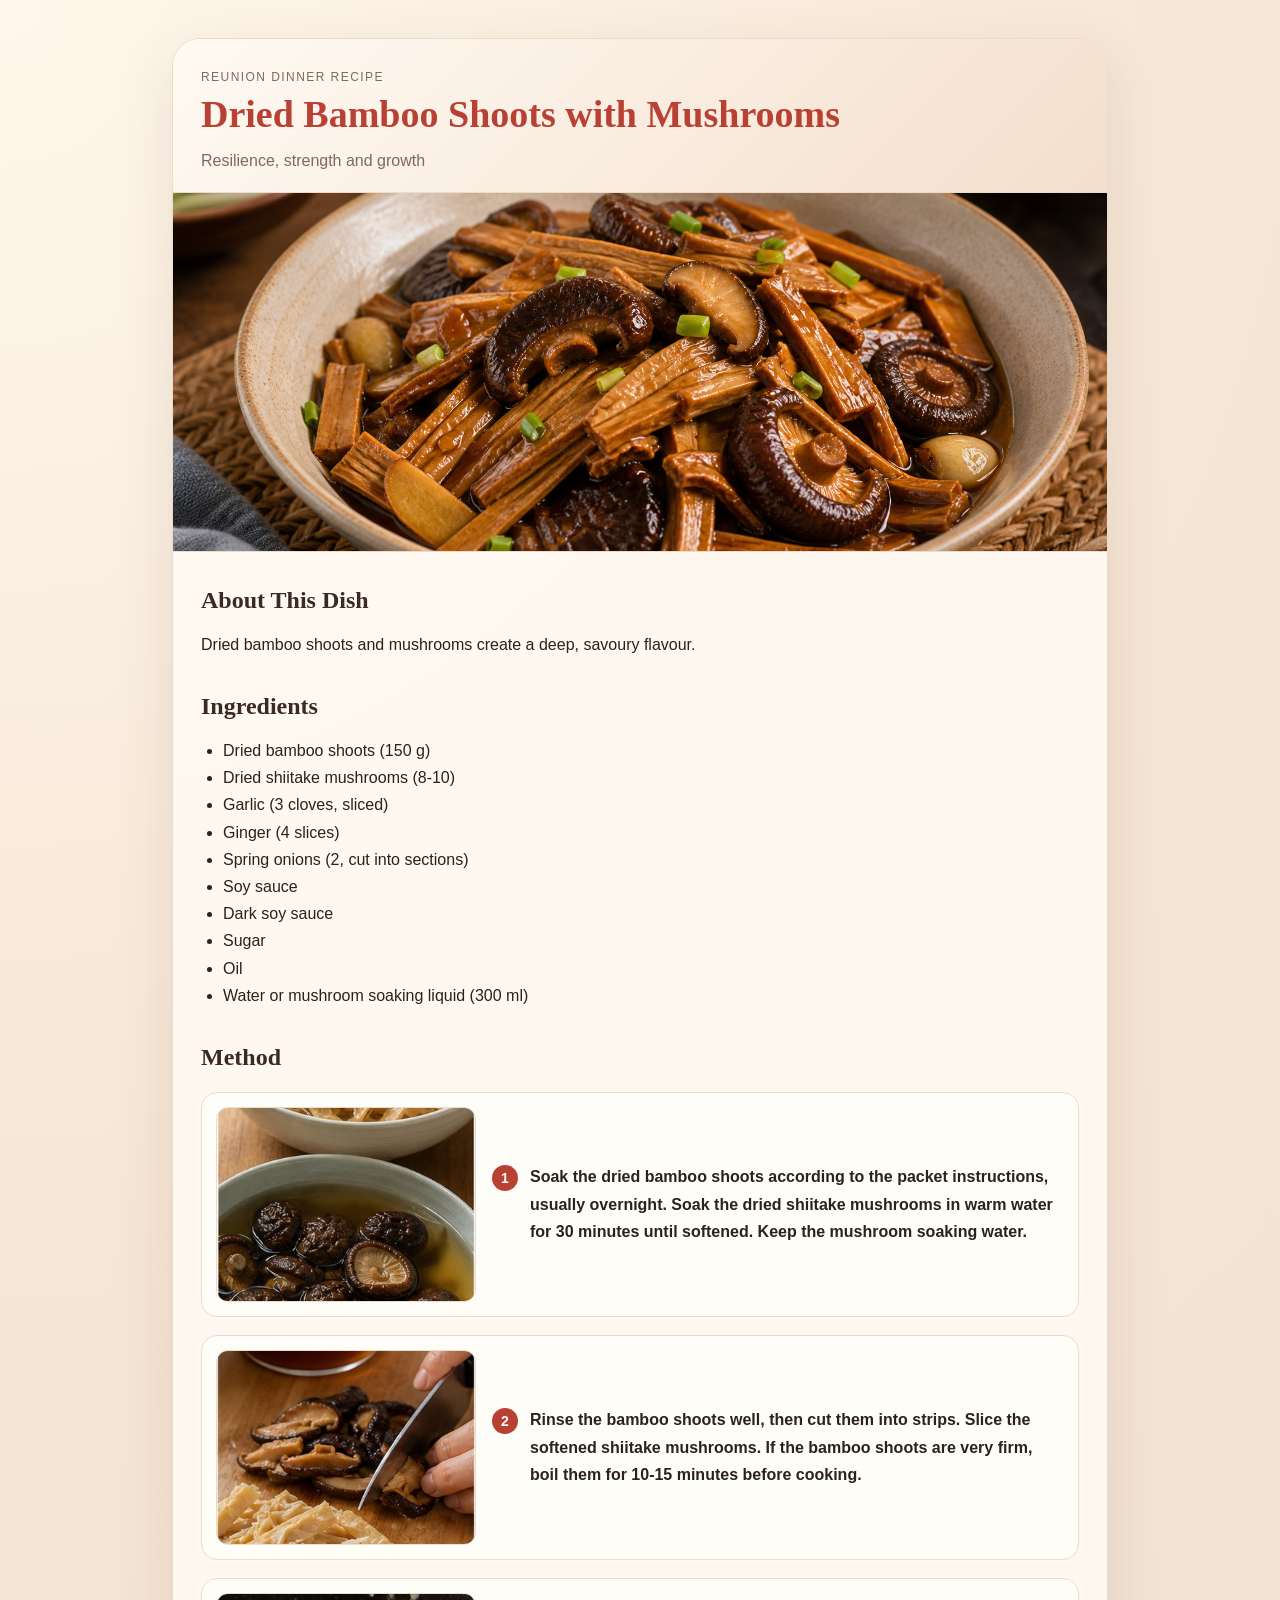
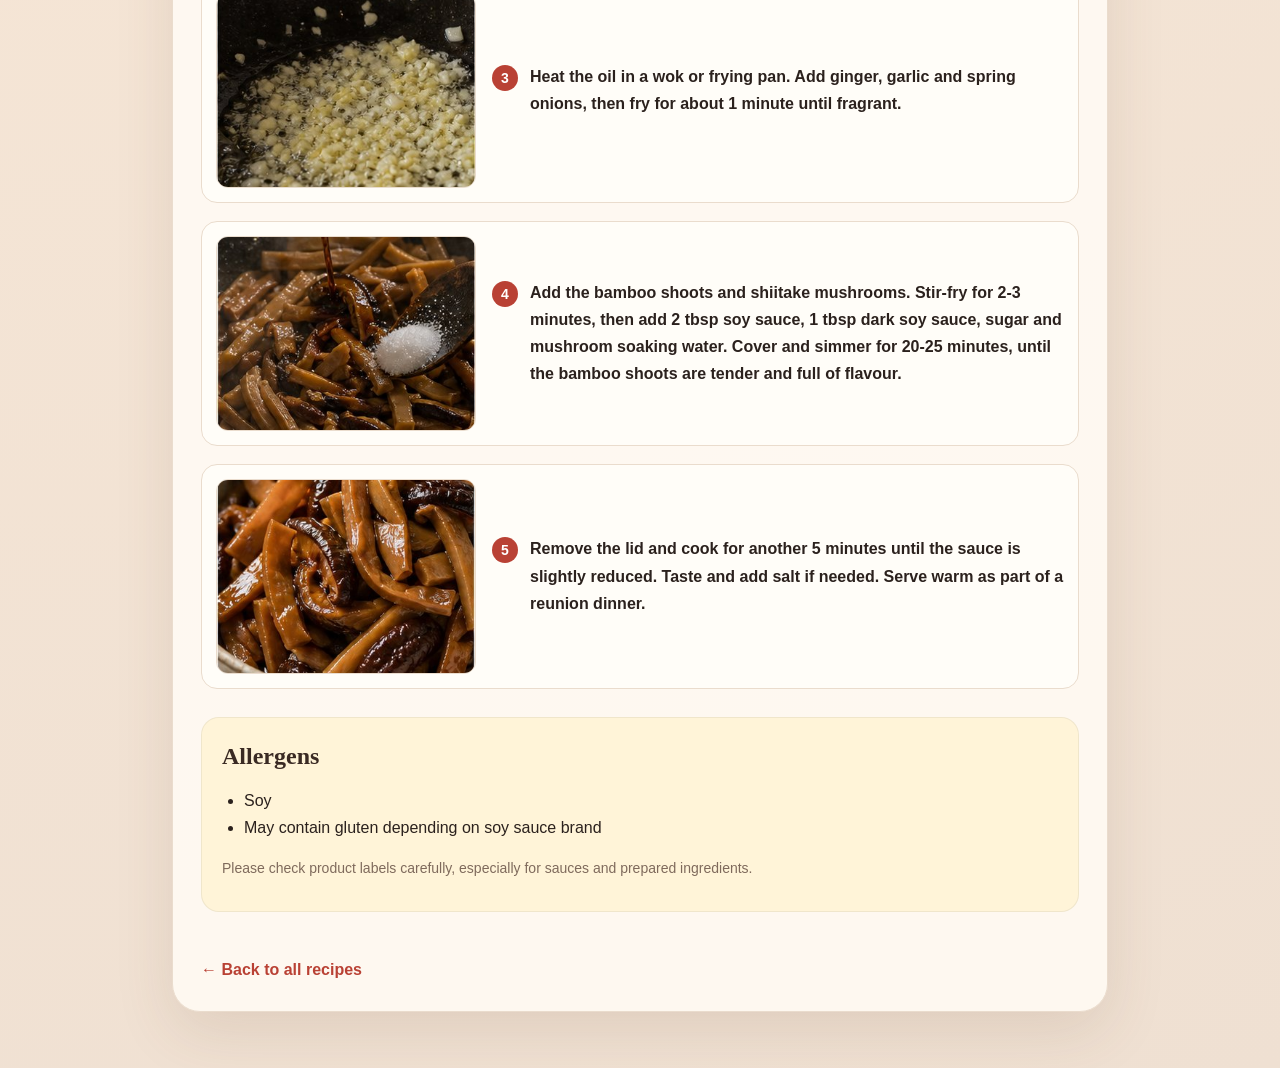
==== recipes/bamboo-mushroom.html @ e629e4c6 "Add files via upload" ====
<!DOCTYPE html>
<html lang="en">
<head>
<meta charset="utf-8">
<meta name="viewport" content="width=device-width, initial-scale=1">
<title>Dried Bamboo Shoots with Mushrooms</title>
<link rel="stylesheet" href="../css/recipe-style.css">
</head>
<body>
<main class="page">
  <article class="recipe-card">
    <header class="hero">
      <div class="kicker">Reunion Dinner Recipe</div>
      <h1>Dried Bamboo Shoots with Mushrooms</h1>
      <p class="subtitle">Resilience, strength and growth</p>
    </header>

    <img src="../images/bamboo-mushroom-hero.png" alt="Dried Bamboo Shoots with Mushrooms" class="hero-image">

    <div class="content">
      <section class="section">
        <h2>About This Dish</h2>
        <p>Dried bamboo shoots and mushrooms create a deep, savoury flavour.</p>
      </section>

      <section class="section">
        <h2>Ingredients</h2>
        <ul>
          <li>Dried bamboo shoots (150 g)</li>
<li>Dried shiitake mushrooms (8-10)</li>
<li>Garlic (3 cloves, sliced)</li>
<li>Ginger (4 slices)</li>
<li>Spring onions (2, cut into sections)</li>
<li>Soy sauce</li>
<li>Dark soy sauce</li>
<li>Sugar</li>
<li>Oil</li>
<li>Water or mushroom soaking liquid (300 ml)</li>
        </ul>
      </section>

      <section class="section">
        <h2>Method</h2>
        <ol class="method-list">
          <li class="method-step">
            <img src="../images/method/bamboo-mushroom-step-1.jpg" alt="Soak dried bamboo shoots and mushrooms until softened. - step 1 for bamboo mushroom" class="method-image">
            <span>Soak the dried bamboo shoots according to the packet instructions, usually overnight. Soak the dried shiitake mushrooms in warm water for 30 minutes until softened. Keep the mushroom soaking water.</span>
          </li>
          <li class="method-step">
            <img src="../images/method/bamboo-mushroom-step-2.jpg" alt="Slice the ingredients and reserve mushroom soaking liquid. - step 2 for bamboo mushroom" class="method-image">
            <span>Rinse the bamboo shoots well, then cut them into strips. Slice the softened shiitake mushrooms. If the bamboo shoots are very firm, boil them for 10-15 minutes before cooking.</span>
          </li>
          <li class="method-step">
            <img src="../images/method/bamboo-mushroom-step-3.jpg" alt="Fry ginger and garlic until fragrant. - step 3 for bamboo mushroom" class="method-image">
            <span>Heat the oil in a wok or frying pan. Add ginger, garlic and spring onions, then fry for about 1 minute until fragrant.</span>
          </li>
          <li class="method-step">
            <img src="../images/method/bamboo-mushroom-step-4.jpg" alt="Add bamboo shoots and mushrooms, then season with soy sauce and a little sugar. - step 4 for bamboo mushroom" class="method-image">
            <span>Add the bamboo shoots and shiitake mushrooms. Stir-fry for 2-3 minutes, then add 2 tbsp soy sauce, 1 tbsp dark soy sauce, sugar and mushroom soaking water. Cover and simmer for 20-25 minutes, until the bamboo shoots are tender and full of flavour.</span>
          </li>
          <li class="method-step">
            <img src="../images/method/bamboo-mushroom-step-5.jpg" alt="Simmer until the flavours become rich and balanced. - step 5 for bamboo mushroom" class="method-image">
            <span>Remove the lid and cook for another 5 minutes until the sauce is slightly reduced. Taste and add salt if needed. Serve warm as part of a reunion dinner.</span>
          </li>
        </ol>
      </section>

      <section class="info-box allergen">
        <h2>Allergens</h2>
        <ul>
          <li>Soy</li>
<li>May contain gluten depending on soy sauce brand</li>
        </ul>
        <p class="note">Please check product labels carefully, especially for sauces and prepared ingredients.</p>
      </section>


      <a href="../index.html" class="back-link">&larr; Back to all recipes</a>
    </div>
  </article>
</main>
</body>
</html>
---- css/recipe-style.css ----
:root{
  --paper:#faf6ef;
  --card:#fffaf3;
  --ink:#2b211d;
  --muted:#7f6a5c;
  --red:#b94134;
  --gold:#c79855;
  --line:#eadccd;
  --blue:#eef5ff;
  --cream:#f7efe5;
  --warning:#fff4d8;
}

*{box-sizing:border-box}

body{
  margin:0;
  font-family: Arial, Helvetica, sans-serif;
  background:
    radial-gradient(circle at top left,#fff7eb 0,#f6e6d6 42%,#efe0d2 100%);
  color:var(--ink);
  line-height:1.7;
}

.page{
  max-width:980px;
  margin:0 auto;
  padding:38px 22px 56px;
}

.recipe-card{
  background:rgba(255,250,243,.92);
  border:1px solid var(--line);
  border-radius:28px;
  box-shadow:0 20px 60px rgba(100,63,38,.12);
  overflow:hidden;
}

.hero{
  padding:28px 28px 18px;
  background:linear-gradient(135deg,#fffaf3,#f4dfcd);
}

.kicker{
  text-transform:uppercase;
  letter-spacing:.12em;
  color:var(--muted);
  font-size:12px;
  margin-bottom:6px;
}

h1{
  margin:0;
  font-family: Georgia, 'Times New Roman', serif;
  font-size:38px;
  color:var(--red);
  line-height:1.15;
}

.subtitle{
  color:var(--muted);
  margin:10px 0 0;
}

.hero-image{
  width:100%;
  height:360px;
  object-fit:cover;
  display:block;
  background:#f1dfcc;
  border-top:1px solid var(--line);
  border-bottom:1px solid var(--line);
}

.content{
  padding:28px;
}

.section{
  margin:0 0 28px;
}

h2{
  font-family: Georgia, 'Times New Roman', serif;
  font-size:24px;
  margin:0 0 10px;
  color:#3a2a23;
}

p{margin:0 0 12px}

ul,ol{
  margin-top:8px;
  padding-left:22px;
}

.method-list{
  display:grid;
  gap:18px;
  margin-top:14px;
  padding-left:0;
  list-style:none;
  counter-reset:method-step;
}

.method-step{
  counter-increment:method-step;
  display:grid;
  grid-template-columns:minmax(180px,260px) 1fr;
  gap:16px;
  align-items:center;
  padding:14px;
  border:1px solid var(--line);
  border-radius:16px;
  background:#fffdf8;
}

.method-step span{
  position:relative;
  display:block;
  padding-left:38px;
  font-weight:600;
}

.method-step span::before{
  content:counter(method-step);
  position:absolute;
  left:0;
  top:.12em;
  width:26px;
  height:26px;
  border-radius:50%;
  display:grid;
  place-items:center;
  background:var(--red);
  color:#fff;
  font-size:14px;
  line-height:1;
}

.method-image{
  width:100%;
  aspect-ratio:4/3;
  object-fit:cover;
  display:block;
  border-radius:12px;
  border:1px solid var(--line);
  background:#f1dfcc;
}

.info-box{
  padding:18px 20px;
  border-radius:18px;
  margin:22px 0;
  border:1px solid rgba(0,0,0,.06);
}

.allergen{background:var(--warning)}

.note{
  font-size:14px;
  color:var(--muted);
}

.back-link{
  display:inline-block;
  margin-top:22px;
  color:var(--red);
  text-decoration:none;
  font-weight:700;
}

.grid{
  display:grid;
  grid-template-columns:repeat(auto-fit,minmax(220px,1fr));
  gap:18px;
}

.recipe-link{
  display:block;
  padding:18px;
  border-radius:18px;
  background:#fffaf3;
  border:1px solid var(--line);
  color:var(--ink);
  text-decoration:none;
  box-shadow:0 10px 30px rgba(100,63,38,.08);
}

.recipe-link b{
  color:var(--red);
}

@media(max-width:650px){
  .page{padding:22px 14px 40px}
  h1{font-size:30px}
  .hero-image{height:250px}
  .content,.hero{padding:22px}
  .method-step{
    grid-template-columns:1fr;
    gap:12px;
  }
}
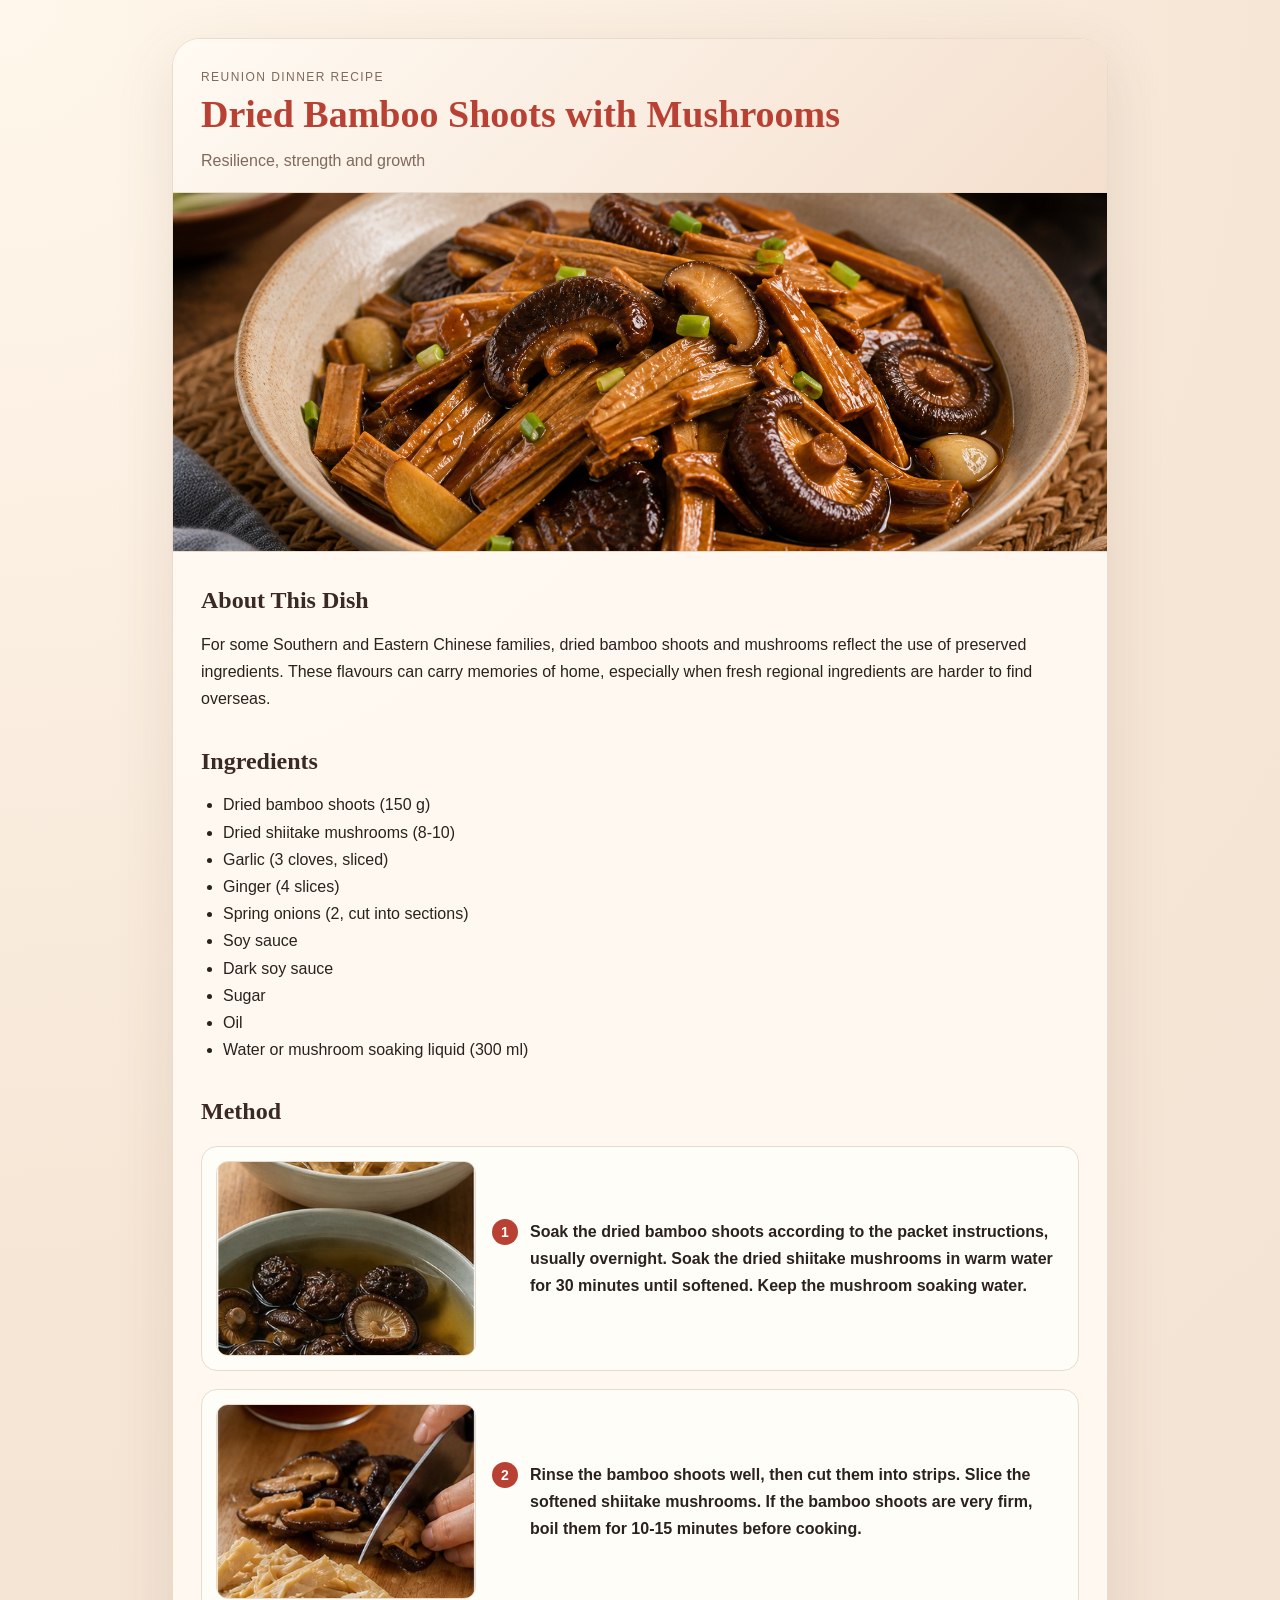
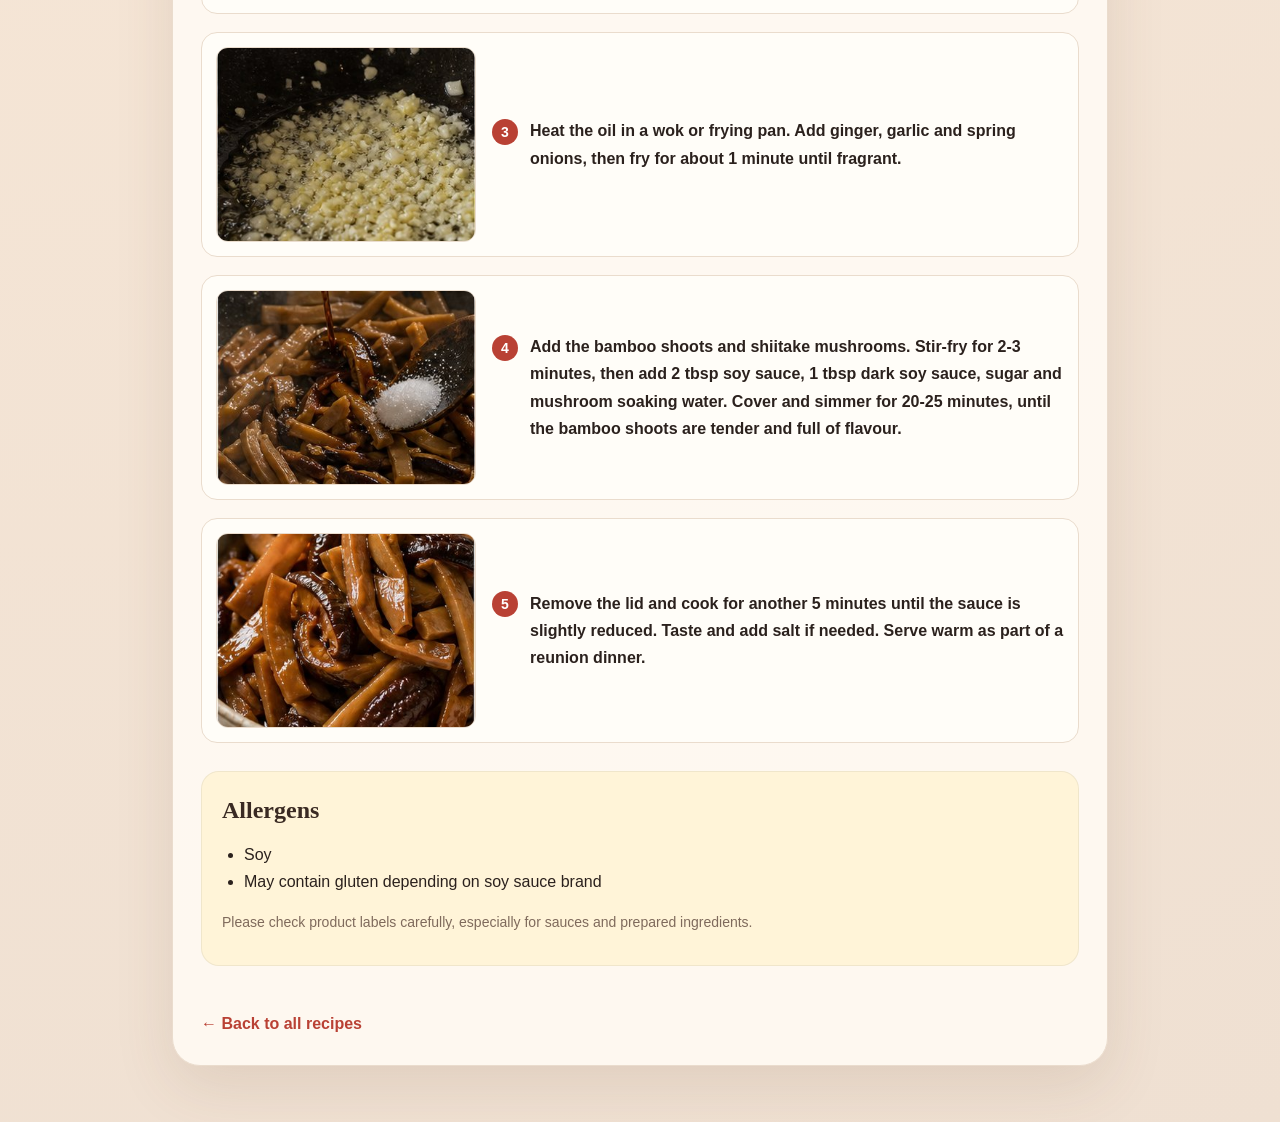
==== commit a405cc08: "Revise bamboo mushroom recipe details Updated the recipe description and method for clarity and deta" ====
--- a/recipes/bamboo-mushroom.html
+++ b/recipes/bamboo-mushroom.html
@@ -20,7 +20,7 @@
     <div class="content">
       <section class="section">
         <h2>About This Dish</h2>
-        <p>Dried bamboo shoots and mushrooms create a deep, savoury flavour.</p>
+        <p>For some Southern and Eastern Chinese families, dried bamboo shoots and mushrooms reflect the use of preserved ingredients. These flavours can carry memories of home, especially when fresh regional ingredients are harder to find overseas.</p>
       </section>
 
       <section class="section">
